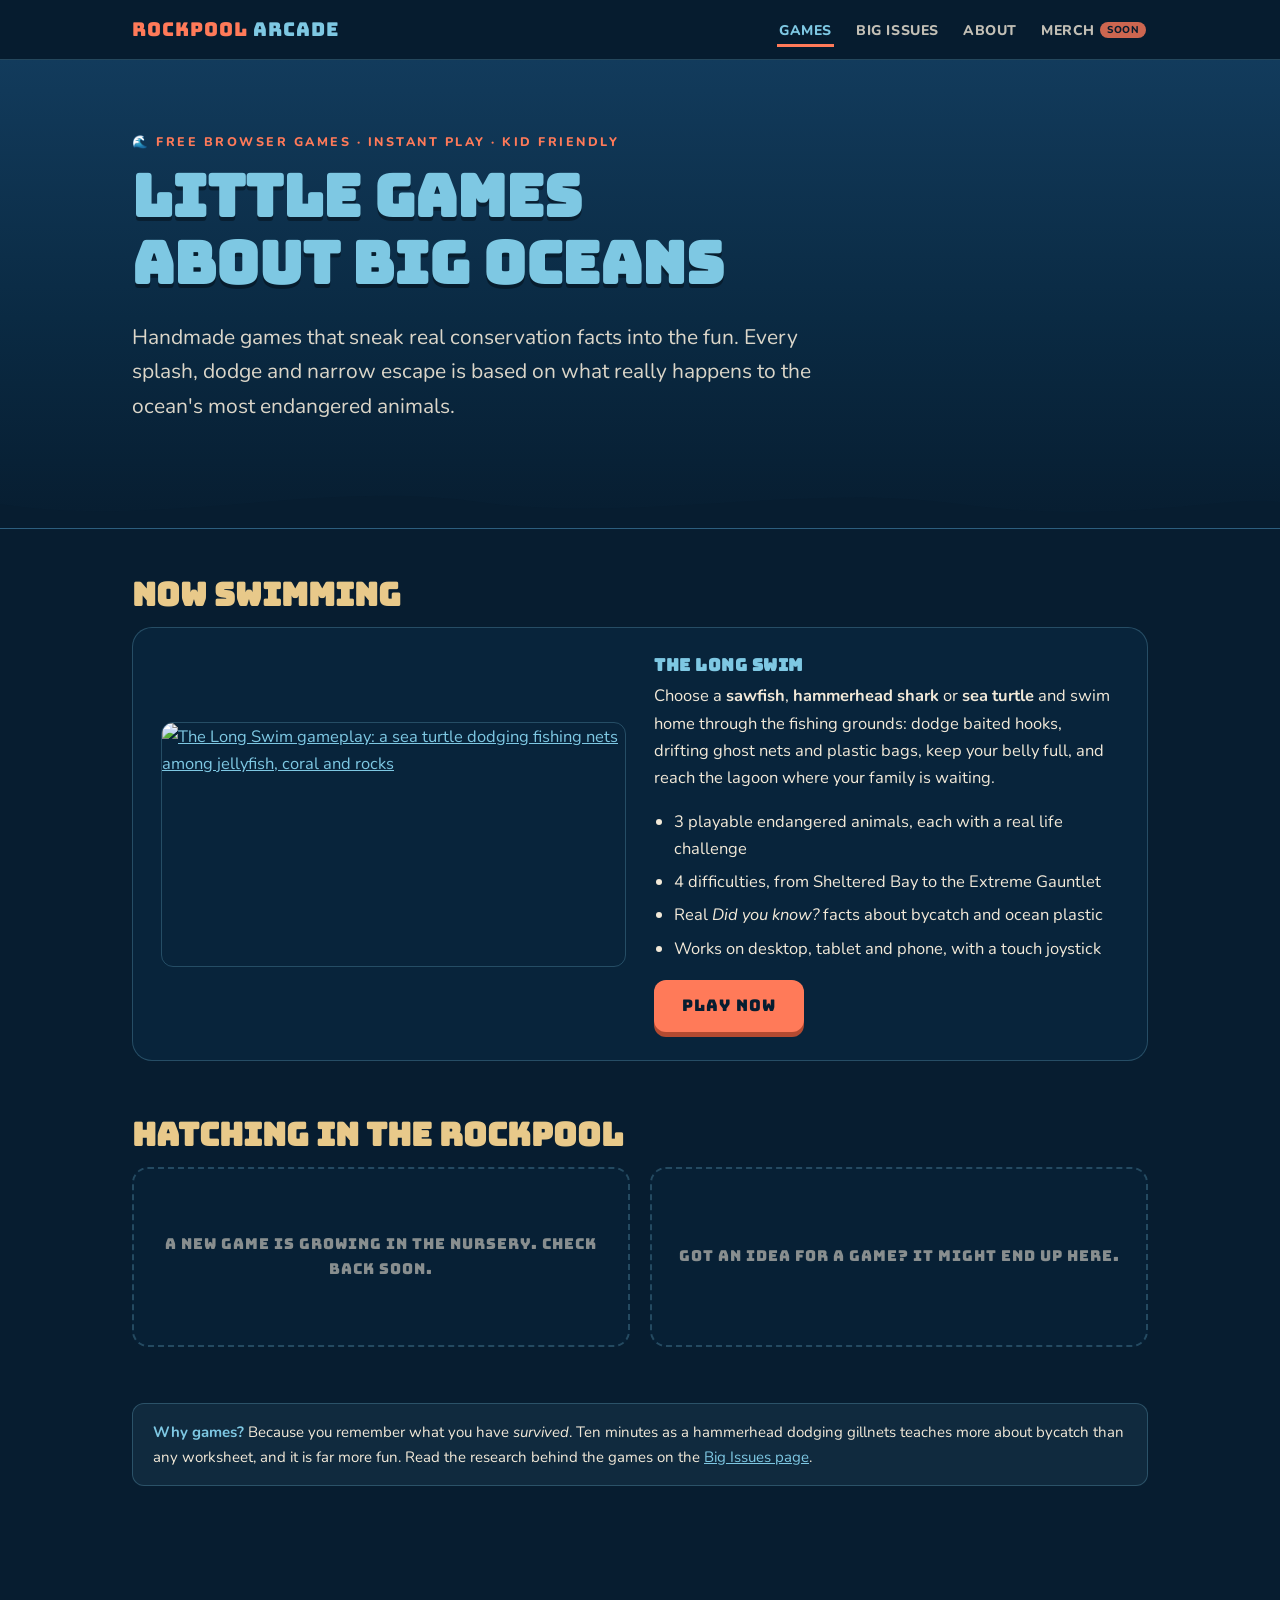
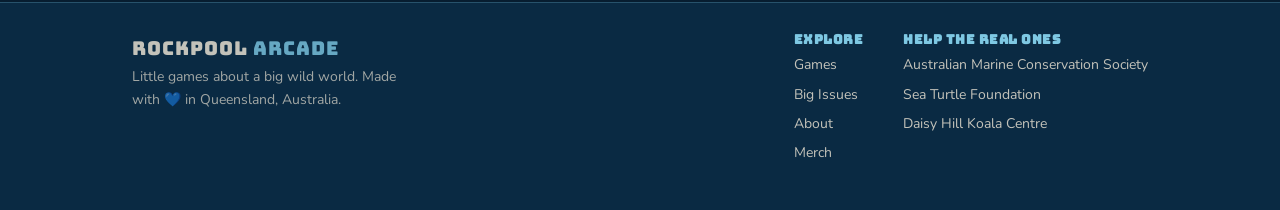
==== index.html @ 56df449e "Positive reframe across all copy, dashes removed, neutral hero for Big Issues and gum green for Abou" ====
<!doctype html>
<html lang="en">
<head>
<meta charset="utf-8">
<meta name="viewport" content="width=device-width, initial-scale=1">
<title>Rockpool Arcade</title>
<meta name="description" content="Rockpool Arcade: little games about a big wild world. Free handmade browser games that sneak real conservation facts into the fun. Play The Long Swim now.">
<link rel="icon" href="data:image/svg+xml,<svg xmlns='http://www.w3.org/2000/svg' viewBox='0 0 100 100'><text y='.9em' font-size='90'>&#127754;</text></svg>">
<meta property="og:type" content="website">
<meta property="og:site_name" content="Rockpool Arcade">
<meta property="og:title" content="Rockpool Arcade: little games about a big wild world">
<meta property="og:description" content="Free hand-made browser games that sneak real conservation facts into the fun.">
<meta property="og:image" content="https://james-j-walshe.github.io/the-long-swim/og-image.png">
<link rel="stylesheet" href="https://fonts.googleapis.com/css2?family=Bungee&family=Nunito:ital,wght@0,400;0,700;0,800;1,400&display=swap">
<link rel="stylesheet" href="style.css">
<script async src="https://www.googletagmanager.com/gtag/js?id=G-RVWPYEZ4Z4"></script>
<script>
window.dataLayer = window.dataLayer || [];
function gtag(){dataLayer.push(arguments);}
gtag('js', new Date()); gtag('config', 'G-RVWPYEZ4Z4');
</script>
</head>
<body>

<header>
  <nav class="nav" aria-label="Main">
    <a class="logo" href="index.html">ROCKPOOL <span>ARCADE</span></a>
    <ul>
      <li><a class="link" href="index.html" aria-current="page">Games</a></li>
      <li><a class="link" href="environment.html">Big Issues</a></li>
      <li><a class="link" href="about.html">About</a></li>
      <li><a class="link" href="merch.html">Merch<span class="pill">soon</span></a></li>
    </ul>
  </nav>
</header>

<div class="hero">
  <div class="hero-inner">
    <p class="eyebrow">&#127754; Free browser games &middot; instant play &middot; kid friendly</p>
    <h1>Little games about big&nbsp;oceans</h1>
    <p class="lede">Handmade games that sneak real conservation facts into the fun.
    Every splash, dodge and narrow escape is based on what really happens to
    the ocean's most endangered animals.</p>
  </div>
  <svg class="waves" viewBox="0 0 1200 56" preserveAspectRatio="none" aria-hidden="true">
    <path d="M0,30 C150,55 300,5 450,28 C600,50 750,8 900,30 C1050,52 1150,20 1200,28 L1200,56 L0,56 Z" fill="#071d30"/>
  </svg>
</div>

<main>
  <section aria-labelledby="featured">
    <h2 id="featured">Now swimming</h2>
    <div class="feature">
      <a href="https://james-j-walshe.github.io/the-long-swim/" aria-label="Play The Long Swim">
        <img src="https://james-j-walshe.github.io/the-long-swim/og-image.png"
             alt="The Long Swim gameplay: a sea turtle dodging fishing nets among jellyfish, coral and rocks" width="1200" height="630">
      </a>
      <div>
        <h3>The Long Swim</h3>
        <p>Choose a <b>sawfish</b>, <b>hammerhead shark</b> or <b>sea turtle</b> and swim
        home through the fishing grounds: dodge baited hooks, drifting ghost nets and
        plastic bags, keep your belly full, and reach the lagoon where your
        family is waiting.</p>
        <ul>
          <li>3 playable endangered animals, each with a real life challenge</li>
          <li>4 difficulties, from Sheltered Bay to the Extreme Gauntlet</li>
          <li>Real <em>Did you know?</em> facts about bycatch and ocean plastic</li>
          <li>Works on desktop, tablet and phone, with a touch joystick</li>
        </ul>
        <a class="btn" href="https://james-j-walshe.github.io/the-long-swim/">Play now</a>
      </div>
    </div>
  </section>

  <section aria-labelledby="hatching">
    <h2 id="hatching">Hatching in the rockpool</h2>
    <div class="grid cols2">
      <div class="mystery">A new game is growing in the nursery. Check back soon.</div>
      <div class="mystery">Got an idea for a game? It might end up here.</div>
    </div>
  </section>

  <section>
    <div class="note">
      <b>Why games?</b> Because you remember what you have <em>survived</em>. Ten minutes as a
      hammerhead dodging gillnets teaches more about bycatch than any worksheet, and it is
      far more fun. Read the research behind the games on the
      <a href="environment.html">Big Issues page</a>.
    </div>
  </section>
</main>

<footer>
  <div class="foot">
    <div>
      <a class="logo" href="index.html">ROCKPOOL <span>ARCADE</span></a>
      <p class="tag">Little games about a big wild world. Made with &#128153; in Queensland, Australia.</p>
    </div>
    <div class="cols">
      <div>
        <h3>Explore</h3>
        <ul>
          <li><a href="index.html">Games</a></li>
          <li><a href="environment.html">Big Issues</a></li>
          <li><a href="about.html">About</a></li>
          <li><a href="merch.html">Merch</a></li>
        </ul>
      </div>
      <div>
        <h3>Help the real ones</h3>
        <ul>
          <li><a href="https://www.marineconservation.org.au/" rel="noopener">Australian Marine Conservation Society</a></li>
          <li><a href="https://seaturtlefoundation.org/" rel="noopener">Sea Turtle Foundation</a></li>
          <li><a href="https://parks.qld.gov.au/parks/daisy-hill-koala-centre" rel="noopener">Daisy Hill Koala Centre</a></li>
        </ul>
      </div>
    </div>
  </div>
</footer>

</body>
</html>
---- style.css ----
/* Rockpool Arcade — shared styles
   Palette: deep ocean navy ground, sandy shallows, coral accent, rockpool teal */
:root{
  --abyss:#071d30; --deep:#0a2a43; --mid:#14547a; --teal:#177a72;
  --sun:#7ec8e3; --sand:#e8c98a; --coral:#ff7a59; --cream:#f2e9d8;
  --kelp:#2e8b6a; --panel:rgba(10,42,67,.6); --line:rgba(126,200,227,.25);
}
*{box-sizing:border-box;}
html{scroll-behavior:smooth;}
body{
  margin:0; background:var(--abyss); color:var(--cream);
  font-family:'Nunito',system-ui,-apple-system,'Segoe UI',sans-serif;
  font-size:16.5px; line-height:1.65;
}
h1,h2,h3{font-family:'Bungee',cursive; line-height:1.15; text-wrap:balance; margin:0 0 .4em;}
h1{font-size:clamp(34px,6vw,58px); color:var(--sun); text-shadow:0 4px 0 rgba(0,0,0,.35);}
h2{font-size:clamp(22px,3.4vw,32px); color:var(--sand);}
h3{font-size:17px; color:var(--sun); letter-spacing:.5px;}
p{margin:0 0 1em; max-width:68ch;}
a{color:var(--sun);}
img{max-width:100%; display:block;}

/* ---------- nav ---------- */
header{
  position:sticky; top:0; z-index:20;
  background:rgba(7,29,48,.92); backdrop-filter:blur(8px);
  border-bottom:1px solid var(--line);
}
.nav{max-width:1060px; margin:0 auto; padding:14px 22px;
  display:flex; align-items:center; gap:26px; flex-wrap:wrap;}
.logo{font-family:'Bungee',cursive; font-size:19px; color:var(--coral);
  text-decoration:none; letter-spacing:1px;}
.logo span{color:var(--sun);}
.nav ul{display:flex; gap:20px; list-style:none; margin:0 0 0 auto; padding:0; flex-wrap:wrap;}
.nav a.link{font-weight:800; font-size:14px; letter-spacing:.6px; text-transform:uppercase;
  color:var(--cream); text-decoration:none; opacity:.8; padding:4px 2px;
  border-bottom:3px solid transparent;}
.nav a.link:hover{opacity:1;}
.nav a.link[aria-current="page"]{color:var(--sun); opacity:1; border-bottom-color:var(--coral);}
.pill{font-size:10px; font-weight:800; background:var(--coral); color:var(--abyss);
  border-radius:8px; padding:1px 7px; margin-left:5px; vertical-align:2px; letter-spacing:.5px;}

/* ---------- hero ---------- */
.hero{position:relative; overflow:hidden;
  background:linear-gradient(180deg,#123b5c 0%, var(--deep) 55%, var(--abyss) 100%);
  border-bottom:1px solid var(--line);}
.hero-inner{max-width:1060px; margin:0 auto; padding:72px 22px 84px; position:relative;}
.hero p.lede{font-size:clamp(17px,2.2vw,21px); color:var(--cream); opacity:.9; max-width:56ch;}
.eyebrow{font-weight:800; letter-spacing:2.5px; text-transform:uppercase; font-size:12.5px;
  color:var(--coral); margin:0 0 10px;}
.hero .waves{position:absolute; left:0; right:0; bottom:-2px; width:100%; height:56px; display:block;}
.hero.neutral{background:linear-gradient(180deg,#24394b 0%, #172838 55%, var(--abyss) 100%);}
.hero.gum{background:linear-gradient(180deg,#1f4a3a 0%, #143127 55%, var(--abyss) 100%);}

/* ---------- layout ---------- */
main{max-width:1060px; margin:0 auto; padding:48px 22px 30px;}
section{margin:0 0 56px;}
.grid{display:grid; gap:20px;}
.grid.cols2{grid-template-columns:repeat(auto-fit,minmax(300px,1fr));}
.grid.cols4{grid-template-columns:repeat(auto-fit,minmax(220px,1fr));}
.card{background:var(--panel); border:1px solid var(--line); border-radius:16px; padding:24px;}
.card h3{margin-top:2px;}
.card .icon{font-size:30px; line-height:1; margin-bottom:10px; display:block;}
.note{background:rgba(126,200,227,.08); border:1px solid var(--line); border-radius:12px;
  padding:16px 20px; font-size:15px;}
.note b{color:var(--sun);}

/* buttons */
.btn{display:inline-block; font-family:'Bungee',cursive; font-size:16px; color:var(--abyss);
  background:var(--coral); border:none; border-radius:12px; padding:13px 28px; cursor:pointer;
  letter-spacing:1px; text-decoration:none; box-shadow:0 5px 0 #b34a31; transition:transform .1s;}
.btn:hover{transform:translateY(-2px);}
.btn:active{transform:translateY(2px); box-shadow:0 2px 0 #b34a31;}
.btn.ghost{background:transparent; color:var(--sun); box-shadow:none;
  border:2px solid var(--sun); padding:11px 22px;}
.btn[aria-disabled="true"]{background:#54646e; color:rgba(242,233,216,.55);
  box-shadow:0 5px 0 #39454c; cursor:not-allowed; transform:none;}
.btn:focus-visible{outline:3px solid var(--sun); outline-offset:2px;}

/* ---------- game feature ---------- */
.feature{display:grid; gap:28px; grid-template-columns:repeat(auto-fit,minmax(320px,1fr));
  align-items:center; background:var(--panel); border:1px solid var(--line);
  border-radius:20px; padding:28px; overflow:hidden;}
.feature img{border-radius:12px; border:1px solid var(--line); width:100%; height:auto;}
.feature ul{margin:0 0 18px; padding-left:20px;}
.feature li{margin-bottom:6px;}
.mystery{display:flex; align-items:center; justify-content:center; min-height:180px;
  border:2px dashed var(--line); border-radius:16px; background:rgba(10,42,67,.3);
  color:rgba(242,233,216,.55); font-family:'Bungee',cursive; font-size:15px;
  letter-spacing:1px; text-align:center; padding:20px;}

/* ---------- animal profiles ---------- */
.animal{display:grid; gap:6px 18px; grid-template-columns:auto 1fr; align-items:baseline;
  border-left:4px solid var(--coral); padding:6px 0 6px 18px; margin-bottom:26px;}
.animal .emoji{font-size:34px; grid-row:span 2;}
.animal h3{margin:0;}
.animal .status{font-size:12.5px; font-weight:800; letter-spacing:1px; text-transform:uppercase;
  color:var(--coral);}
.animal p{grid-column:2; margin:.4em 0 0; font-size:15.5px;}

/* comparison table */
.tablewrap{overflow-x:auto; border:1px solid var(--line); border-radius:12px;}
table{border-collapse:collapse; width:100%; min-width:640px; font-size:14.5px;}
th,td{padding:10px 14px; text-align:left; border-bottom:1px solid rgba(126,200,227,.12);}
th{font-family:'Bungee',cursive; font-size:12px; letter-spacing:1px; color:var(--sun);
  background:rgba(20,84,122,.35); font-weight:400;}
tr:last-child td{border-bottom:none;}
td:first-child{color:var(--sand); font-weight:800;}

/* ---------- about ---------- */
.bio{display:grid; gap:28px; grid-template-columns:repeat(auto-fit,minmax(280px,1fr)); align-items:start;}
.koala-card{background:linear-gradient(160deg, rgba(46,139,106,.25), rgba(10,42,67,.5));
  border:1px solid rgba(46,139,106,.5); border-radius:20px; padding:28px; text-align:center;}
.koala-card .big{font-size:64px; line-height:1; margin-bottom:8px;}

/* ---------- merch ---------- */
.soon-banner{background:rgba(255,122,89,.12); border:1px solid var(--coral); border-radius:14px;
  padding:18px 24px; margin-bottom:34px; font-size:16px;}
.soon-banner b{color:var(--coral); font-family:'Bungee',cursive; letter-spacing:1px; font-weight:400;}
.tee{background:var(--panel); border:1px solid var(--line); border-radius:16px; padding:22px;
  text-align:center;}
.tee svg{width:100%; max-width:210px; height:auto; margin:0 auto 12px; display:block;}
.tee .price{color:var(--sand); font-family:'Bungee',cursive; font-size:15px; margin:2px 0 12px;}

/* ---------- footer ---------- */
footer{border-top:1px solid var(--line); background:var(--deep); margin-top:30px;}
.foot{max-width:1060px; margin:0 auto; padding:30px 22px 40px; font-size:14px;
  display:flex; gap:24px; flex-wrap:wrap; justify-content:space-between; align-items:flex-start;}
.foot .cols{display:flex; gap:40px; flex-wrap:wrap;}
.foot h3{font-size:13px;}
.foot ul{list-style:none; margin:0; padding:0;}
.foot li{margin-bottom:6px;}
.foot a{color:var(--cream); opacity:.8; text-decoration:none;}
.foot a:hover{opacity:1; text-decoration:underline;}
.foot .tag{opacity:.65; max-width:36ch;}

@media (prefers-reduced-motion: reduce){
  .btn{transition:none;}
  html{scroll-behavior:auto;}
}
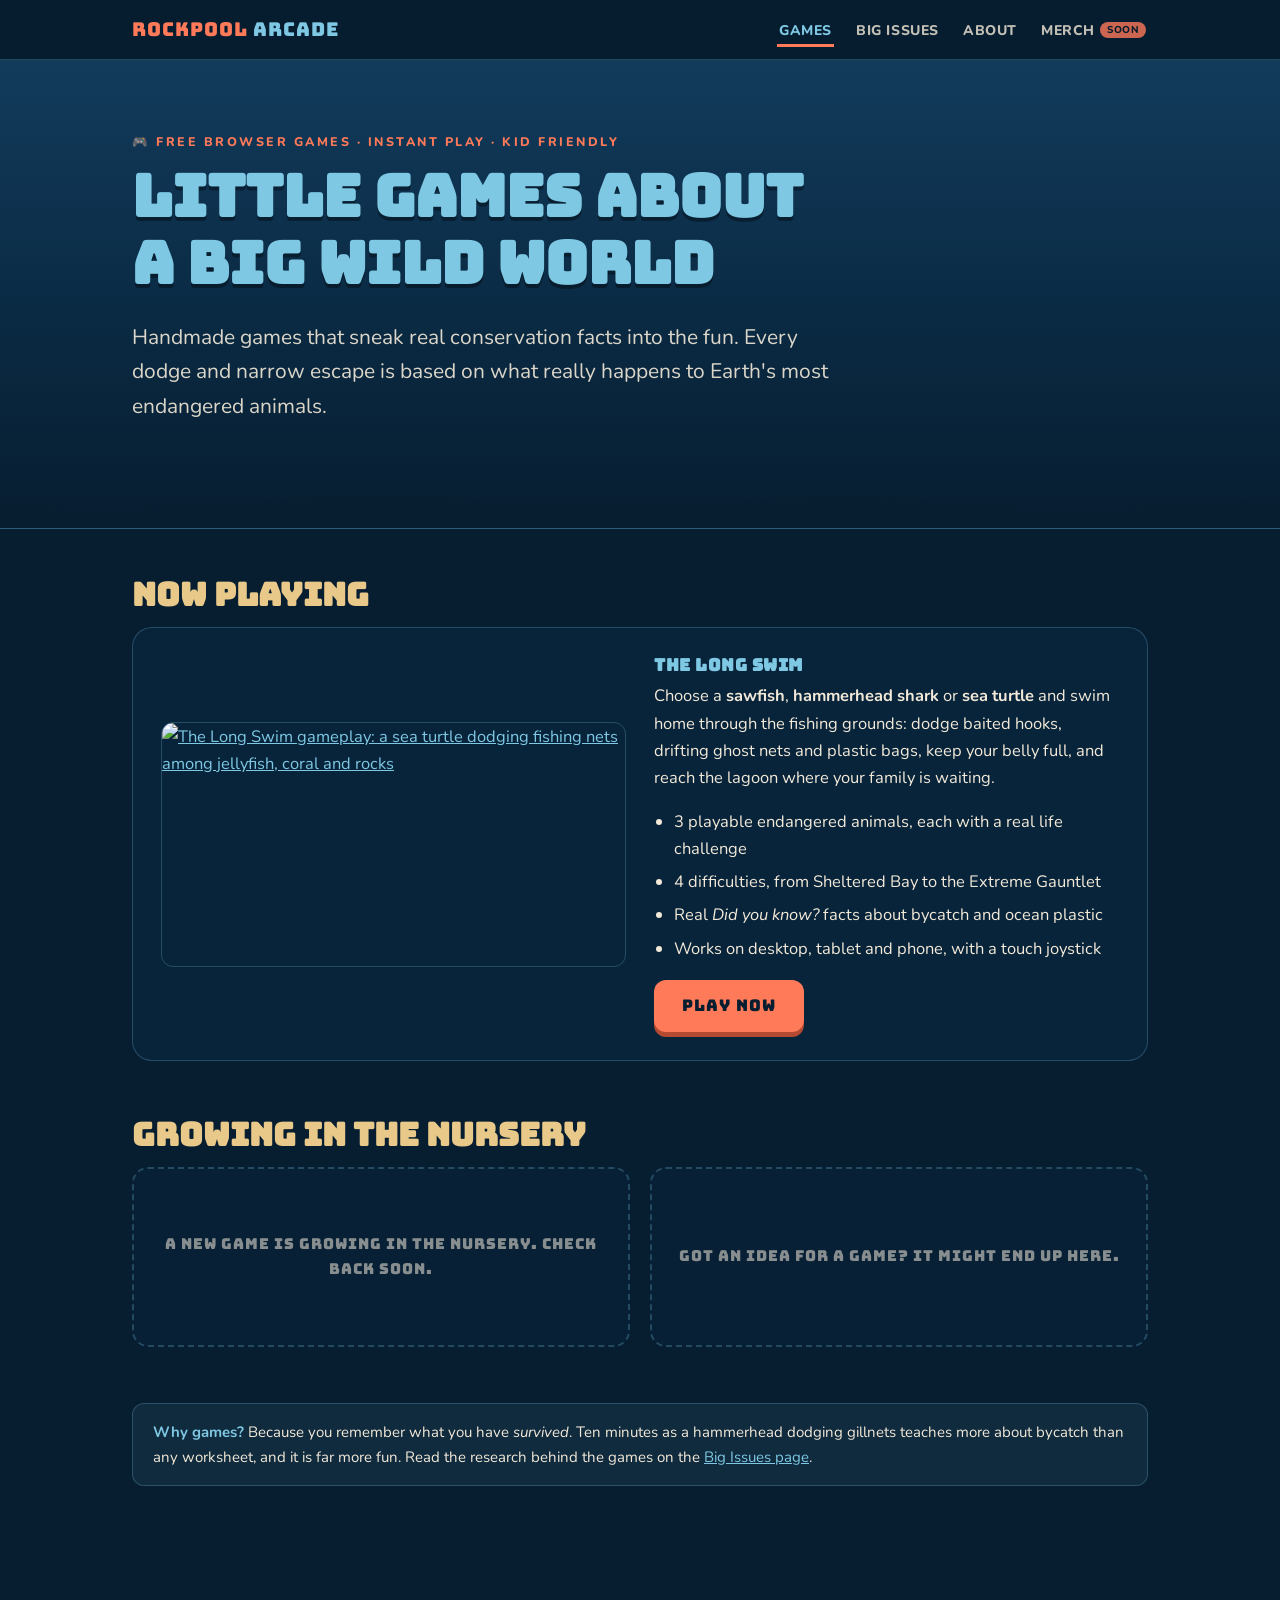
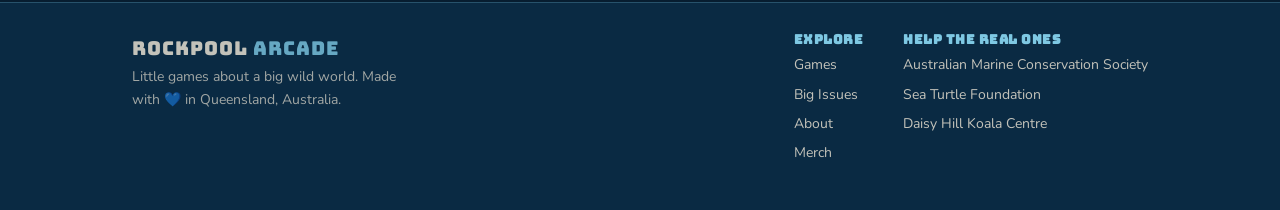
==== commit 24076060: "Neutral site furniture: wild world hero, Now playing, nursery, arcade merch, gamepad favicon Co-Auth" ====
--- a/index.html
+++ b/index.html
@@ -5,7 +5,7 @@
 <meta name="viewport" content="width=device-width, initial-scale=1">
 <title>Rockpool Arcade</title>
 <meta name="description" content="Rockpool Arcade: little games about a big wild world. Free handmade browser games that sneak real conservation facts into the fun. Play The Long Swim now.">
-<link rel="icon" href="data:image/svg+xml,<svg xmlns='http://www.w3.org/2000/svg' viewBox='0 0 100 100'><text y='.9em' font-size='90'>&#127754;</text></svg>">
+<link rel="icon" href="data:image/svg+xml,<svg xmlns='http://www.w3.org/2000/svg' viewBox='0 0 100 100'><text y='.9em' font-size='90'>&#127918;</text></svg>">
 <meta property="og:type" content="website">
 <meta property="og:site_name" content="Rockpool Arcade">
 <meta property="og:title" content="Rockpool Arcade: little games about a big wild world">
@@ -36,11 +36,11 @@
 
 <div class="hero">
   <div class="hero-inner">
-    <p class="eyebrow">&#127754; Free browser games &middot; instant play &middot; kid friendly</p>
-    <h1>Little games about big&nbsp;oceans</h1>
+    <p class="eyebrow">&#127918; Free browser games &middot; instant play &middot; kid friendly</p>
+    <h1>Little games about a big wild&nbsp;world</h1>
     <p class="lede">Handmade games that sneak real conservation facts into the fun.
-    Every splash, dodge and narrow escape is based on what really happens to
-    the ocean's most endangered animals.</p>
+    Every dodge and narrow escape is based on what really happens to
+    Earth's most endangered animals.</p>
   </div>
   <svg class="waves" viewBox="0 0 1200 56" preserveAspectRatio="none" aria-hidden="true">
     <path d="M0,30 C150,55 300,5 450,28 C600,50 750,8 900,30 C1050,52 1150,20 1200,28 L1200,56 L0,56 Z" fill="#071d30"/>
@@ -49,7 +49,7 @@
 
 <main>
   <section aria-labelledby="featured">
-    <h2 id="featured">Now swimming</h2>
+    <h2 id="featured">Now playing</h2>
     <div class="feature">
       <a href="https://james-j-walshe.github.io/the-long-swim/" aria-label="Play The Long Swim">
         <img src="https://james-j-walshe.github.io/the-long-swim/og-image.png"
@@ -73,7 +73,7 @@
   </section>
 
   <section aria-labelledby="hatching">
-    <h2 id="hatching">Hatching in the rockpool</h2>
+    <h2 id="hatching">Growing in the nursery</h2>
     <div class="grid cols2">
       <div class="mystery">A new game is growing in the nursery. Check back soon.</div>
       <div class="mystery">Got an idea for a game? It might end up here.</div>
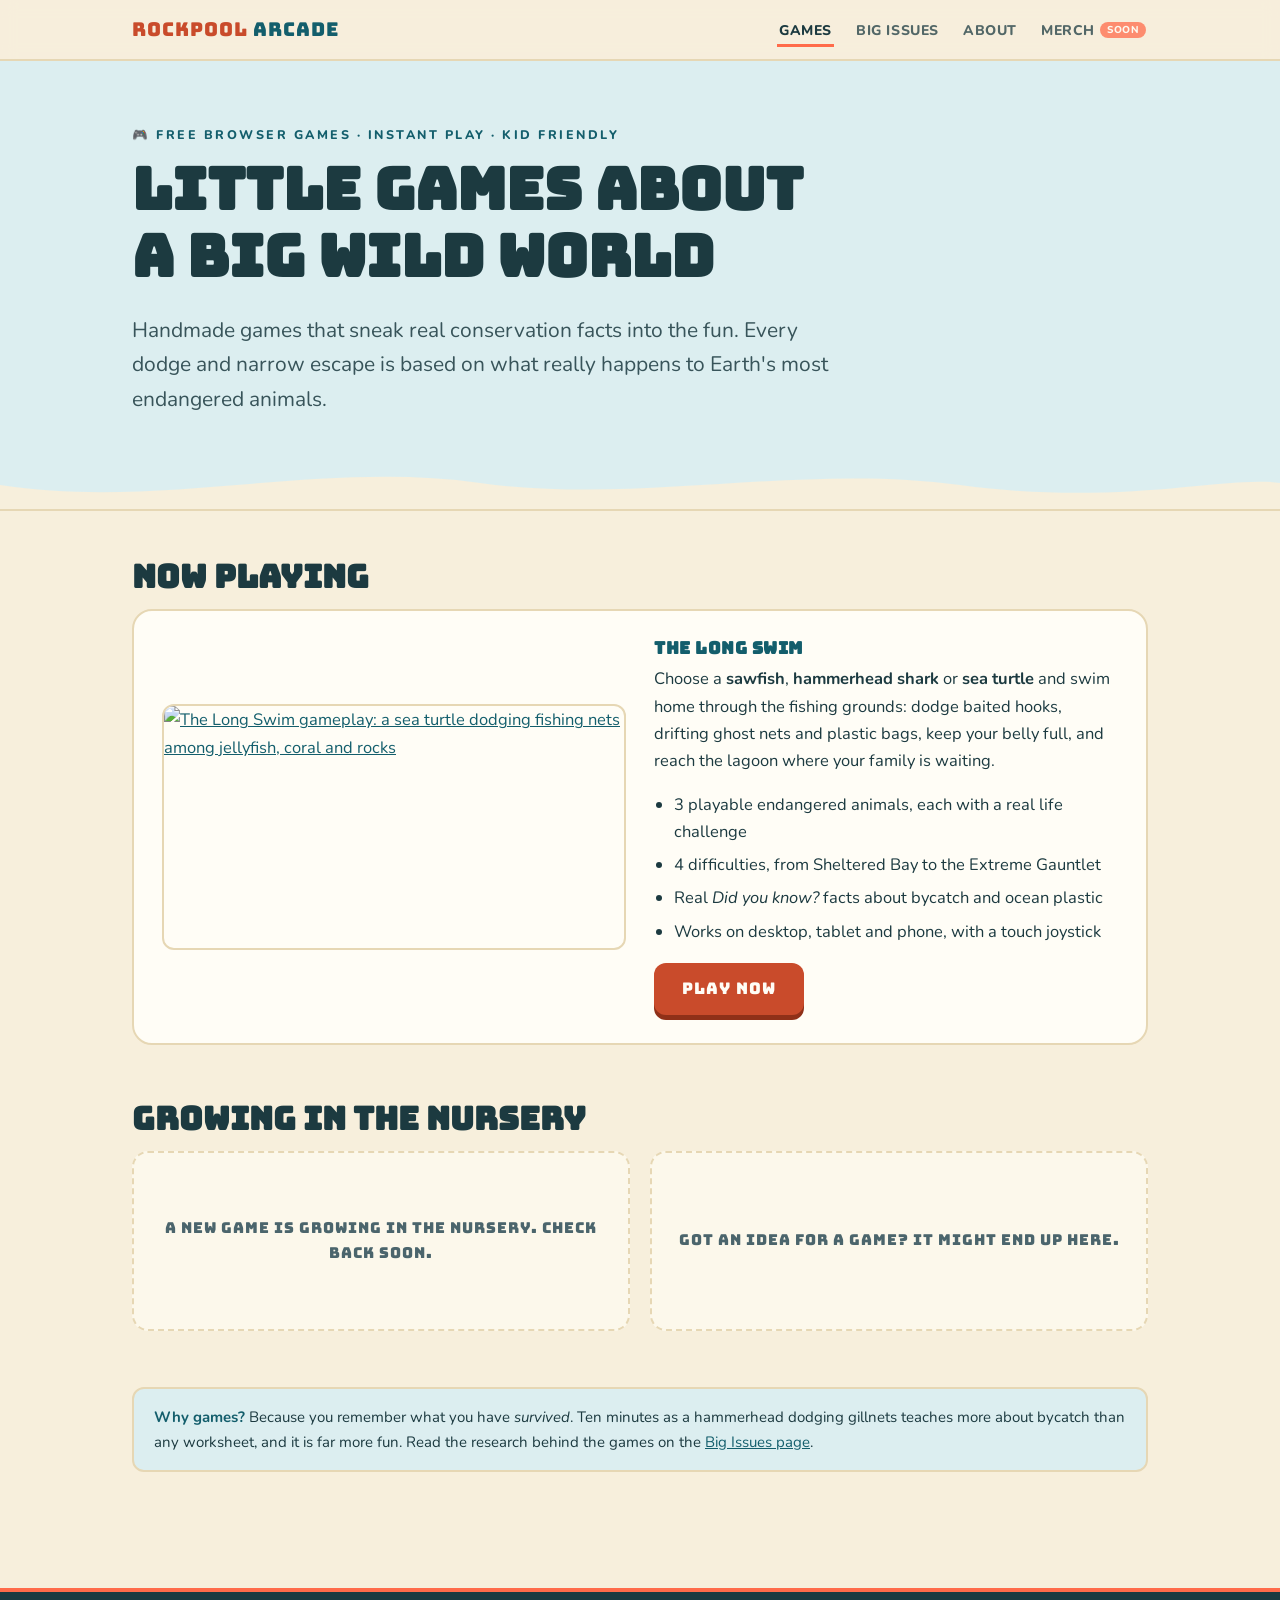
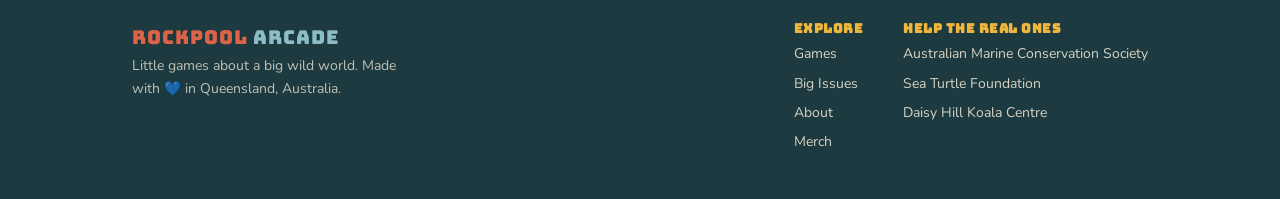
==== commit 89ba2dfa: "Gum & Tide design theme: shell paper ground, rock ink, four flat spot colours shared with the merch " ====
--- a/index.html
+++ b/index.html
@@ -43,7 +43,7 @@
     Earth's most endangered animals.</p>
   </div>
   <svg class="waves" viewBox="0 0 1200 56" preserveAspectRatio="none" aria-hidden="true">
-    <path d="M0,30 C150,55 300,5 450,28 C600,50 750,8 900,30 C1050,52 1150,20 1200,28 L1200,56 L0,56 Z" fill="#071d30"/>
+    <path d="M0,30 C150,55 300,5 450,28 C600,50 750,8 900,30 C1050,52 1150,20 1200,28 L1200,56 L0,56 Z" fill="#f7efdc"/>
   </svg>
 </div>
 
--- a/style.css
+++ b/style.css
@@ -1,56 +1,65 @@
-/* Rockpool Arcade — shared styles
-   Palette: deep ocean navy ground, sandy shallows, coral accent, rockpool teal */
+/* Rockpool Arcade — "Gum & Tide" design theme
+   A warm shell-paper ground with deep rock-ink text and four flat spot colours
+   (coral, tide teal, eucalyptus, sun gold). The same five colours are the merch
+   palette: paper and ink plus the four accents, all flat and print friendly. */
 :root{
-  --abyss:#071d30; --deep:#0a2a43; --mid:#14547a; --teal:#177a72;
-  --sun:#7ec8e3; --sand:#e8c98a; --coral:#ff7a59; --cream:#f2e9d8;
-  --kelp:#2e8b6a; --panel:rgba(10,42,67,.6); --line:rgba(126,200,227,.25);
+  --paper:#f7efdc; --card:#fffdf6; --sandline:#e6d7b4;
+  --ink:#1c3a40; --ink2:#4b656c;
+  --coral:#ff6b4a; --coraldeep:#c94b2b;
+  --gum:#3f8e6b; --gumdeep:#2e6b50;
+  --tide:#197687; --tidedeep:#135e6c;
+  --sun:#efb63c; --sundeep:#8a6414;
+  --tint-tide:#dceef0; --tint-coral:#fbe3d9; --tint-gum:#dfeedf; --tint-sun:#f9ecca;
 }
 *{box-sizing:border-box;}
 html{scroll-behavior:smooth;}
 body{
-  margin:0; background:var(--abyss); color:var(--cream);
+  margin:0; background:var(--paper); color:var(--ink);
   font-family:'Nunito',system-ui,-apple-system,'Segoe UI',sans-serif;
   font-size:16.5px; line-height:1.65;
 }
-h1,h2,h3{font-family:'Bungee',cursive; line-height:1.15; text-wrap:balance; margin:0 0 .4em;}
-h1{font-size:clamp(34px,6vw,58px); color:var(--sun); text-shadow:0 4px 0 rgba(0,0,0,.35);}
-h2{font-size:clamp(22px,3.4vw,32px); color:var(--sand);}
-h3{font-size:17px; color:var(--sun); letter-spacing:.5px;}
+h1,h2,h3{font-family:'Bungee',cursive; line-height:1.15; text-wrap:balance; margin:0 0 .4em; color:var(--ink);}
+h1{font-size:clamp(34px,6vw,58px);}
+h2{font-size:clamp(22px,3.4vw,32px);}
+h3{font-size:17px; letter-spacing:.5px; color:var(--tidedeep);}
 p{margin:0 0 1em; max-width:68ch;}
-a{color:var(--sun);}
+a{color:var(--tidedeep);}
 img{max-width:100%; display:block;}
 
 /* ---------- nav ---------- */
 header{
   position:sticky; top:0; z-index:20;
-  background:rgba(7,29,48,.92); backdrop-filter:blur(8px);
-  border-bottom:1px solid var(--line);
+  background:rgba(247,239,220,.94); backdrop-filter:blur(8px);
+  border-bottom:2px solid var(--sandline);
 }
 .nav{max-width:1060px; margin:0 auto; padding:14px 22px;
   display:flex; align-items:center; gap:26px; flex-wrap:wrap;}
-.logo{font-family:'Bungee',cursive; font-size:19px; color:var(--coral);
+.logo{font-family:'Bungee',cursive; font-size:19px; color:var(--coraldeep);
   text-decoration:none; letter-spacing:1px;}
-.logo span{color:var(--sun);}
+.logo span{color:var(--tidedeep);}
 .nav ul{display:flex; gap:20px; list-style:none; margin:0 0 0 auto; padding:0; flex-wrap:wrap;}
 .nav a.link{font-weight:800; font-size:14px; letter-spacing:.6px; text-transform:uppercase;
-  color:var(--cream); text-decoration:none; opacity:.8; padding:4px 2px;
+  color:var(--ink); text-decoration:none; opacity:.75; padding:4px 2px;
   border-bottom:3px solid transparent;}
 .nav a.link:hover{opacity:1;}
-.nav a.link[aria-current="page"]{color:var(--sun); opacity:1; border-bottom-color:var(--coral);}
-.pill{font-size:10px; font-weight:800; background:var(--coral); color:var(--abyss);
+.nav a.link[aria-current="page"]{color:var(--ink); opacity:1; border-bottom-color:var(--coral);}
+.pill{font-size:10px; font-weight:800; background:var(--coral); color:#fffdf6;
   border-radius:8px; padding:1px 7px; margin-left:5px; vertical-align:2px; letter-spacing:.5px;}
 
-/* ---------- hero ---------- */
-.hero{position:relative; overflow:hidden;
-  background:linear-gradient(180deg,#123b5c 0%, var(--deep) 55%, var(--abyss) 100%);
-  border-bottom:1px solid var(--line);}
-.hero-inner{max-width:1060px; margin:0 auto; padding:72px 22px 84px; position:relative;}
-.hero p.lede{font-size:clamp(17px,2.2vw,21px); color:var(--cream); opacity:.9; max-width:56ch;}
+/* ---------- heroes: one tinted band per page ---------- */
+.hero{position:relative; overflow:hidden; background:var(--tint-tide);
+  border-bottom:2px solid var(--sandline);}
+.hero.coral{background:var(--tint-coral);}
+.hero.gum{background:var(--tint-gum);}
+.hero.sun{background:var(--tint-sun);}
+.hero-inner{max-width:1060px; margin:0 auto; padding:64px 22px 72px; position:relative;}
+.hero p.lede{font-size:clamp(17px,2.2vw,21px); color:var(--ink); opacity:.85; max-width:56ch;}
 .eyebrow{font-weight:800; letter-spacing:2.5px; text-transform:uppercase; font-size:12.5px;
-  color:var(--coral); margin:0 0 10px;}
+  color:var(--tidedeep); margin:0 0 10px;}
+.hero.coral .eyebrow{color:var(--coraldeep);}
+.hero.gum .eyebrow{color:var(--gumdeep);}
+.hero.sun .eyebrow{color:var(--sundeep);}
 .hero .waves{position:absolute; left:0; right:0; bottom:-2px; width:100%; height:56px; display:block;}
-.hero.neutral{background:linear-gradient(180deg,#24394b 0%, #172838 55%, var(--abyss) 100%);}
-.hero.gum{background:linear-gradient(180deg,#1f4a3a 0%, #143127 55%, var(--abyss) 100%);}
 
 /* ---------- layout ---------- */
 main{max-width:1060px; margin:0 auto; padding:48px 22px 30px;}
@@ -58,81 +67,84 @@
 .grid{display:grid; gap:20px;}
 .grid.cols2{grid-template-columns:repeat(auto-fit,minmax(300px,1fr));}
 .grid.cols4{grid-template-columns:repeat(auto-fit,minmax(220px,1fr));}
-.card{background:var(--panel); border:1px solid var(--line); border-radius:16px; padding:24px;}
+.card{background:var(--card); border:2px solid var(--sandline); border-radius:16px; padding:24px;}
 .card h3{margin-top:2px;}
 .card .icon{font-size:30px; line-height:1; margin-bottom:10px; display:block;}
-.note{background:rgba(126,200,227,.08); border:1px solid var(--line); border-radius:12px;
+.note{background:var(--tint-tide); border:2px solid var(--sandline); border-radius:12px;
   padding:16px 20px; font-size:15px;}
-.note b{color:var(--sun);}
+.note b{color:var(--tidedeep);}
 
 /* buttons */
-.btn{display:inline-block; font-family:'Bungee',cursive; font-size:16px; color:var(--abyss);
-  background:var(--coral); border:none; border-radius:12px; padding:13px 28px; cursor:pointer;
-  letter-spacing:1px; text-decoration:none; box-shadow:0 5px 0 #b34a31; transition:transform .1s;}
+.btn{display:inline-block; font-family:'Bungee',cursive; font-size:16px; color:#fffdf6;
+  background:var(--coraldeep); border:none; border-radius:12px; padding:13px 28px; cursor:pointer;
+  letter-spacing:1px; text-decoration:none; box-shadow:0 5px 0 #8f3018; transition:transform .1s;}
 .btn:hover{transform:translateY(-2px);}
-.btn:active{transform:translateY(2px); box-shadow:0 2px 0 #b34a31;}
-.btn.ghost{background:transparent; color:var(--sun); box-shadow:none;
-  border:2px solid var(--sun); padding:11px 22px;}
-.btn[aria-disabled="true"]{background:#54646e; color:rgba(242,233,216,.55);
-  box-shadow:0 5px 0 #39454c; cursor:not-allowed; transform:none;}
-.btn:focus-visible{outline:3px solid var(--sun); outline-offset:2px;}
+.btn:active{transform:translateY(2px); box-shadow:0 2px 0 #8f3018;}
+.btn.ghost{background:transparent; color:var(--tidedeep); box-shadow:none;
+  border:2px solid var(--tidedeep); padding:11px 22px;}
+.btn[aria-disabled="true"]{background:#b9ac8f; color:#fffdf6;
+  box-shadow:0 5px 0 #8f8468; cursor:not-allowed; transform:none;}
+.btn:focus-visible{outline:3px solid var(--tidedeep); outline-offset:2px;}
 
 /* ---------- game feature ---------- */
 .feature{display:grid; gap:28px; grid-template-columns:repeat(auto-fit,minmax(320px,1fr));
-  align-items:center; background:var(--panel); border:1px solid var(--line);
+  align-items:center; background:var(--card); border:2px solid var(--sandline);
   border-radius:20px; padding:28px; overflow:hidden;}
-.feature img{border-radius:12px; border:1px solid var(--line); width:100%; height:auto;}
+.feature img{border-radius:12px; border:2px solid var(--sandline); width:100%; height:auto;}
 .feature ul{margin:0 0 18px; padding-left:20px;}
 .feature li{margin-bottom:6px;}
 .mystery{display:flex; align-items:center; justify-content:center; min-height:180px;
-  border:2px dashed var(--line); border-radius:16px; background:rgba(10,42,67,.3);
-  color:rgba(242,233,216,.55); font-family:'Bungee',cursive; font-size:15px;
+  border:2px dashed var(--sandline); border-radius:16px; background:rgba(255,253,246,.6);
+  color:var(--ink2); font-family:'Bungee',cursive; font-size:15px;
   letter-spacing:1px; text-align:center; padding:20px;}
 
 /* ---------- animal profiles ---------- */
 .animal{display:grid; gap:6px 18px; grid-template-columns:auto 1fr; align-items:baseline;
   border-left:4px solid var(--coral); padding:6px 0 6px 18px; margin-bottom:26px;}
 .animal .emoji{font-size:34px; grid-row:span 2;}
-.animal h3{margin:0;}
+.animal h3{margin:0; color:var(--ink);}
 .animal .status{font-size:12.5px; font-weight:800; letter-spacing:1px; text-transform:uppercase;
-  color:var(--coral);}
+  color:var(--coraldeep);}
 .animal p{grid-column:2; margin:.4em 0 0; font-size:15.5px;}
 
 /* comparison table */
-.tablewrap{overflow-x:auto; border:1px solid var(--line); border-radius:12px;}
+.tablewrap{overflow-x:auto; border:2px solid var(--sandline); border-radius:12px; background:var(--card);}
 table{border-collapse:collapse; width:100%; min-width:640px; font-size:14.5px;}
-th,td{padding:10px 14px; text-align:left; border-bottom:1px solid rgba(126,200,227,.12);}
-th{font-family:'Bungee',cursive; font-size:12px; letter-spacing:1px; color:var(--sun);
-  background:rgba(20,84,122,.35); font-weight:400;}
+th,td{padding:10px 14px; text-align:left; border-bottom:1px solid var(--sandline);}
+th{font-family:'Bungee',cursive; font-size:12px; letter-spacing:1px; color:#fffdf6;
+  background:var(--tidedeep); font-weight:400;}
 tr:last-child td{border-bottom:none;}
-td:first-child{color:var(--sand); font-weight:800;}
+td:first-child{color:var(--coraldeep); font-weight:800;}
 
 /* ---------- about ---------- */
 .bio{display:grid; gap:28px; grid-template-columns:repeat(auto-fit,minmax(280px,1fr)); align-items:start;}
-.koala-card{background:linear-gradient(160deg, rgba(46,139,106,.25), rgba(10,42,67,.5));
-  border:1px solid rgba(46,139,106,.5); border-radius:20px; padding:28px; text-align:center;}
+.koala-card{background:var(--tint-gum);
+  border:2px solid var(--gum); border-radius:20px; padding:28px; text-align:center;}
 .koala-card .big{font-size:64px; line-height:1; margin-bottom:8px;}
+.koala-card .btn.ghost{color:var(--gumdeep); border-color:var(--gumdeep);}
 
 /* ---------- merch ---------- */
-.soon-banner{background:rgba(255,122,89,.12); border:1px solid var(--coral); border-radius:14px;
+.soon-banner{background:var(--tint-sun); border:2px solid var(--sun); border-radius:14px;
   padding:18px 24px; margin-bottom:34px; font-size:16px;}
-.soon-banner b{color:var(--coral); font-family:'Bungee',cursive; letter-spacing:1px; font-weight:400;}
-.tee{background:var(--panel); border:1px solid var(--line); border-radius:16px; padding:22px;
+.soon-banner b{color:var(--sundeep); font-family:'Bungee',cursive; letter-spacing:1px; font-weight:400;}
+.tee{background:var(--card); border:2px solid var(--sandline); border-radius:16px; padding:22px;
   text-align:center;}
 .tee svg{width:100%; max-width:210px; height:auto; margin:0 auto 12px; display:block;}
-.tee .price{color:var(--sand); font-family:'Bungee',cursive; font-size:15px; margin:2px 0 12px;}
+.tee .price{color:var(--sundeep); font-family:'Bungee',cursive; font-size:15px; margin:2px 0 12px;}
 
-/* ---------- footer ---------- */
-footer{border-top:1px solid var(--line); background:var(--deep); margin-top:30px;}
+/* ---------- footer: the ink that grounds every page ---------- */
+footer{border-top:4px solid var(--coral); background:var(--ink); color:var(--paper); margin-top:30px;}
 .foot{max-width:1060px; margin:0 auto; padding:30px 22px 40px; font-size:14px;
   display:flex; gap:24px; flex-wrap:wrap; justify-content:space-between; align-items:flex-start;}
 .foot .cols{display:flex; gap:40px; flex-wrap:wrap;}
-.foot h3{font-size:13px;}
+.foot h3{font-size:13px; color:var(--sun);}
+.foot .logo{color:var(--coral);}
+.foot .logo span{color:#9fd4de;}
 .foot ul{list-style:none; margin:0; padding:0;}
 .foot li{margin-bottom:6px;}
-.foot a{color:var(--cream); opacity:.8; text-decoration:none;}
+.foot a{color:var(--paper); opacity:.85; text-decoration:none;}
 .foot a:hover{opacity:1; text-decoration:underline;}
-.foot .tag{opacity:.65; max-width:36ch;}
+.foot .tag{opacity:.75; max-width:36ch;}
 
 @media (prefers-reduced-motion: reduce){
   .btn{transition:none;}
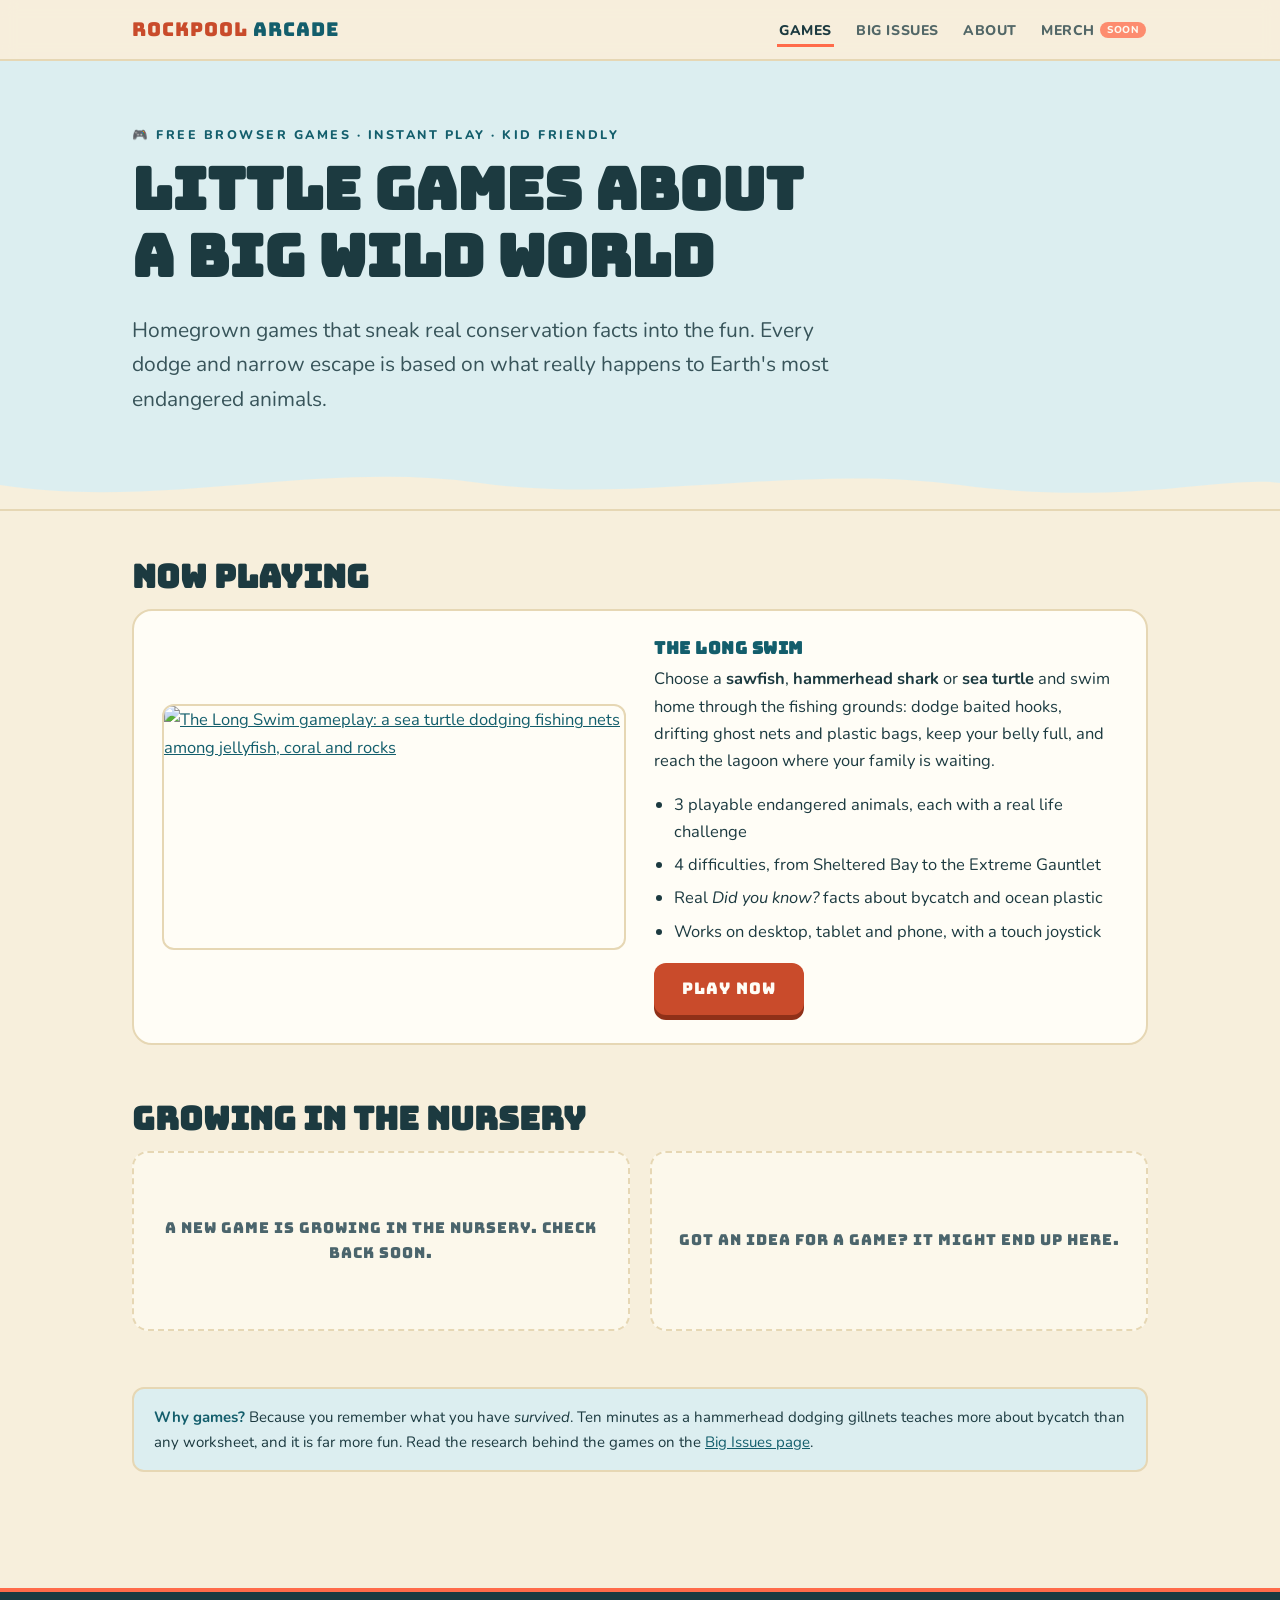
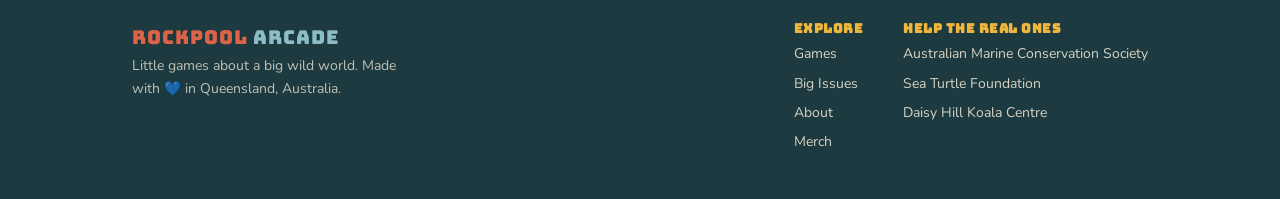
==== commit 09b26a4b: "Homegrown, and an honest About note crediting the AI assistant Co-Authored-By: Claude Fable 5 <norep" ====
--- a/index.html
+++ b/index.html
@@ -4,7 +4,7 @@
 <meta charset="utf-8">
 <meta name="viewport" content="width=device-width, initial-scale=1">
 <title>Rockpool Arcade</title>
-<meta name="description" content="Rockpool Arcade: little games about a big wild world. Free handmade browser games that sneak real conservation facts into the fun. Play The Long Swim now.">
+<meta name="description" content="Rockpool Arcade: little games about a big wild world. Free homegrown browser games that sneak real conservation facts into the fun. Play The Long Swim now.">
 <link rel="icon" href="data:image/svg+xml,<svg xmlns='http://www.w3.org/2000/svg' viewBox='0 0 100 100'><text y='.9em' font-size='90'>&#127918;</text></svg>">
 <meta property="og:type" content="website">
 <meta property="og:site_name" content="Rockpool Arcade">
@@ -38,7 +38,7 @@
   <div class="hero-inner">
     <p class="eyebrow">&#127918; Free browser games &middot; instant play &middot; kid friendly</p>
     <h1>Little games about a big wild&nbsp;world</h1>
-    <p class="lede">Handmade games that sneak real conservation facts into the fun.
+    <p class="lede">Homegrown games that sneak real conservation facts into the fun.
     Every dodge and narrow escape is based on what really happens to
     Earth's most endangered animals.</p>
   </div>
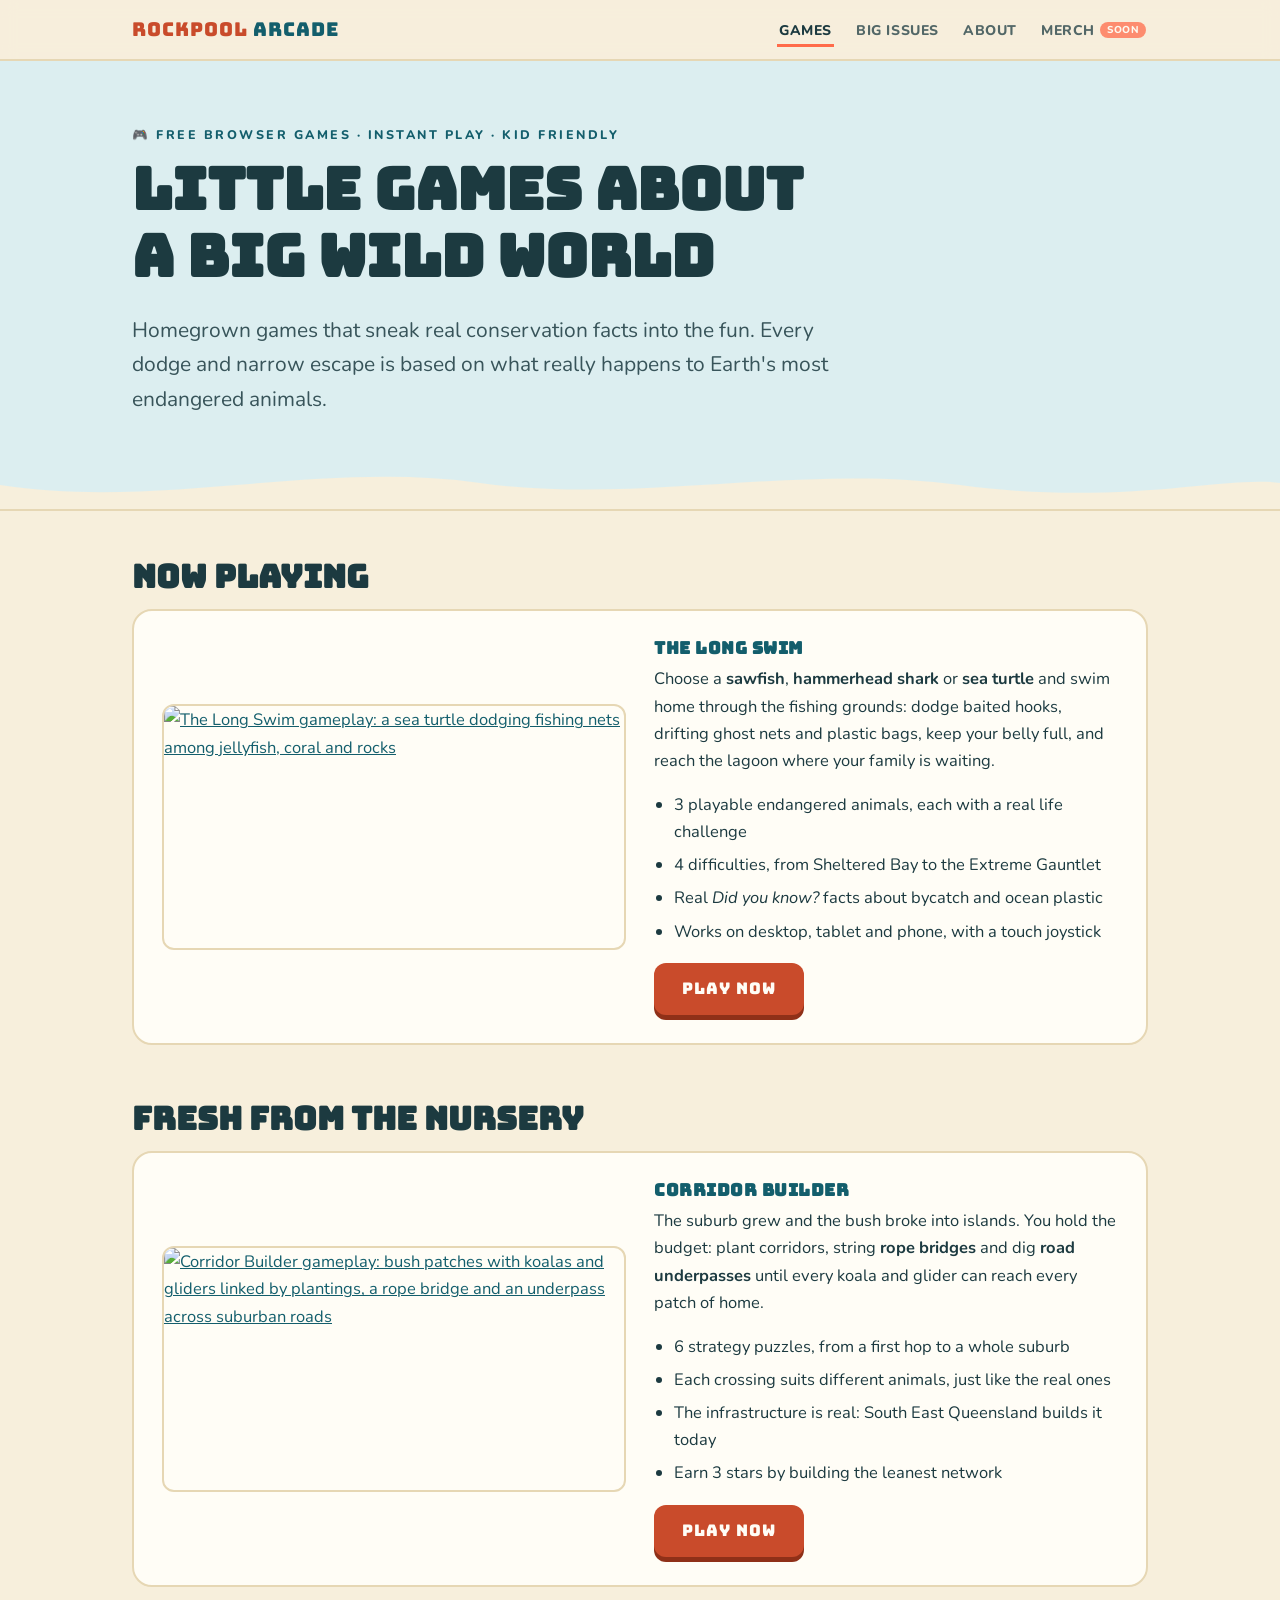
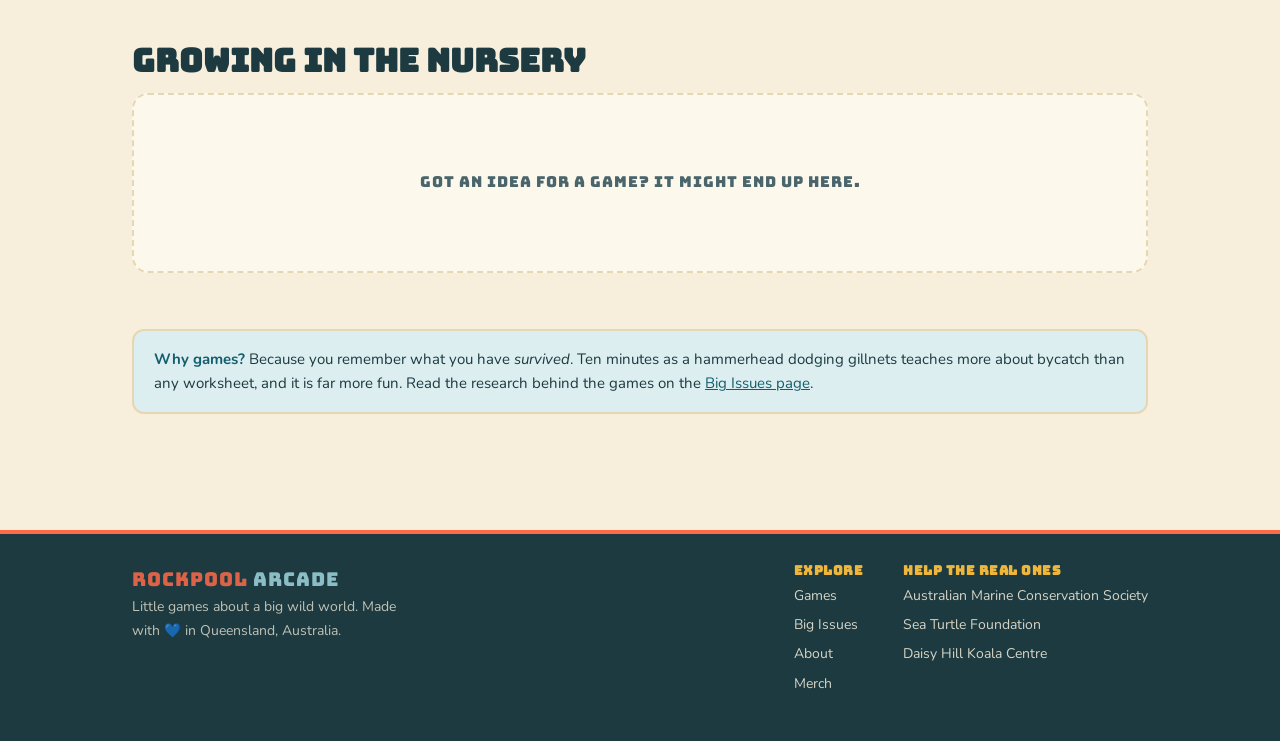
==== commit edbfa702: "Corridor Builder launches; Long Swim gains Unlimited mode and a mode menu Co-Authored-By: Claude Fab" ====
--- a/index.html
+++ b/index.html
@@ -9,8 +9,9 @@
 <meta property="og:type" content="website">
 <meta property="og:site_name" content="Rockpool Arcade">
 <meta property="og:title" content="Rockpool Arcade: little games about a big wild world">
-<meta property="og:description" content="Free hand-made browser games that sneak real conservation facts into the fun.">
-<meta property="og:image" content="https://james-j-walshe.github.io/the-long-swim/og-image.png">
+<meta property="og:description" content="Free homegrown browser games that sneak real conservation facts into the fun.">
+<meta property="og:image" content="https://rockpoolarcade.com/the-long-swim/og-image.png">
+<link rel="canonical" href="https://rockpoolarcade.com/">
 <link rel="stylesheet" href="https://fonts.googleapis.com/css2?family=Bungee&family=Nunito:ital,wght@0,400;0,700;0,800;1,400&display=swap">
 <link rel="stylesheet" href="style.css">
 <script async src="https://www.googletagmanager.com/gtag/js?id=G-RVWPYEZ4Z4"></script>
@@ -51,8 +52,8 @@
   <section aria-labelledby="featured">
     <h2 id="featured">Now playing</h2>
     <div class="feature">
-      <a href="https://james-j-walshe.github.io/the-long-swim/" aria-label="Play The Long Swim">
-        <img src="https://james-j-walshe.github.io/the-long-swim/og-image.png"
+      <a href="https://rockpoolarcade.com/the-long-swim/" aria-label="Play The Long Swim">
+        <img src="https://rockpoolarcade.com/the-long-swim/og-image.png"
              alt="The Long Swim gameplay: a sea turtle dodging fishing nets among jellyfish, coral and rocks" width="1200" height="630">
       </a>
       <div>
@@ -67,7 +68,30 @@
           <li>Real <em>Did you know?</em> facts about bycatch and ocean plastic</li>
           <li>Works on desktop, tablet and phone, with a touch joystick</li>
         </ul>
-        <a class="btn" href="https://james-j-walshe.github.io/the-long-swim/">Play now</a>
+        <a class="btn" href="https://rockpoolarcade.com/the-long-swim/">Play now</a>
+      </div>
+    </div>
+  </section>
+
+  <section aria-labelledby="featured2">
+    <h2 id="featured2">Fresh from the nursery</h2>
+    <div class="feature">
+      <a href="https://rockpoolarcade.com/corridor-builder/" aria-label="Play Corridor Builder">
+        <img src="https://rockpoolarcade.com/corridor-builder/og-image.png"
+             alt="Corridor Builder gameplay: bush patches with koalas and gliders linked by plantings, a rope bridge and an underpass across suburban roads" width="1200" height="630">
+      </a>
+      <div>
+        <h3>Corridor Builder</h3>
+        <p>The suburb grew and the bush broke into islands. You hold the budget:
+        plant corridors, string <b>rope bridges</b> and dig <b>road underpasses</b>
+        until every koala and glider can reach every patch of home.</p>
+        <ul>
+          <li>6 strategy puzzles, from a first hop to a whole suburb</li>
+          <li>Each crossing suits different animals, just like the real ones</li>
+          <li>The infrastructure is real: South East Queensland builds it today</li>
+          <li>Earn 3 stars by building the leanest network</li>
+        </ul>
+        <a class="btn" href="https://rockpoolarcade.com/corridor-builder/">Play now</a>
       </div>
     </div>
   </section>
@@ -75,7 +99,6 @@
   <section aria-labelledby="hatching">
     <h2 id="hatching">Growing in the nursery</h2>
     <div class="grid cols2">
-      <div class="mystery">A new game is growing in the nursery. Check back soon.</div>
       <div class="mystery">Got an idea for a game? It might end up here.</div>
     </div>
   </section>
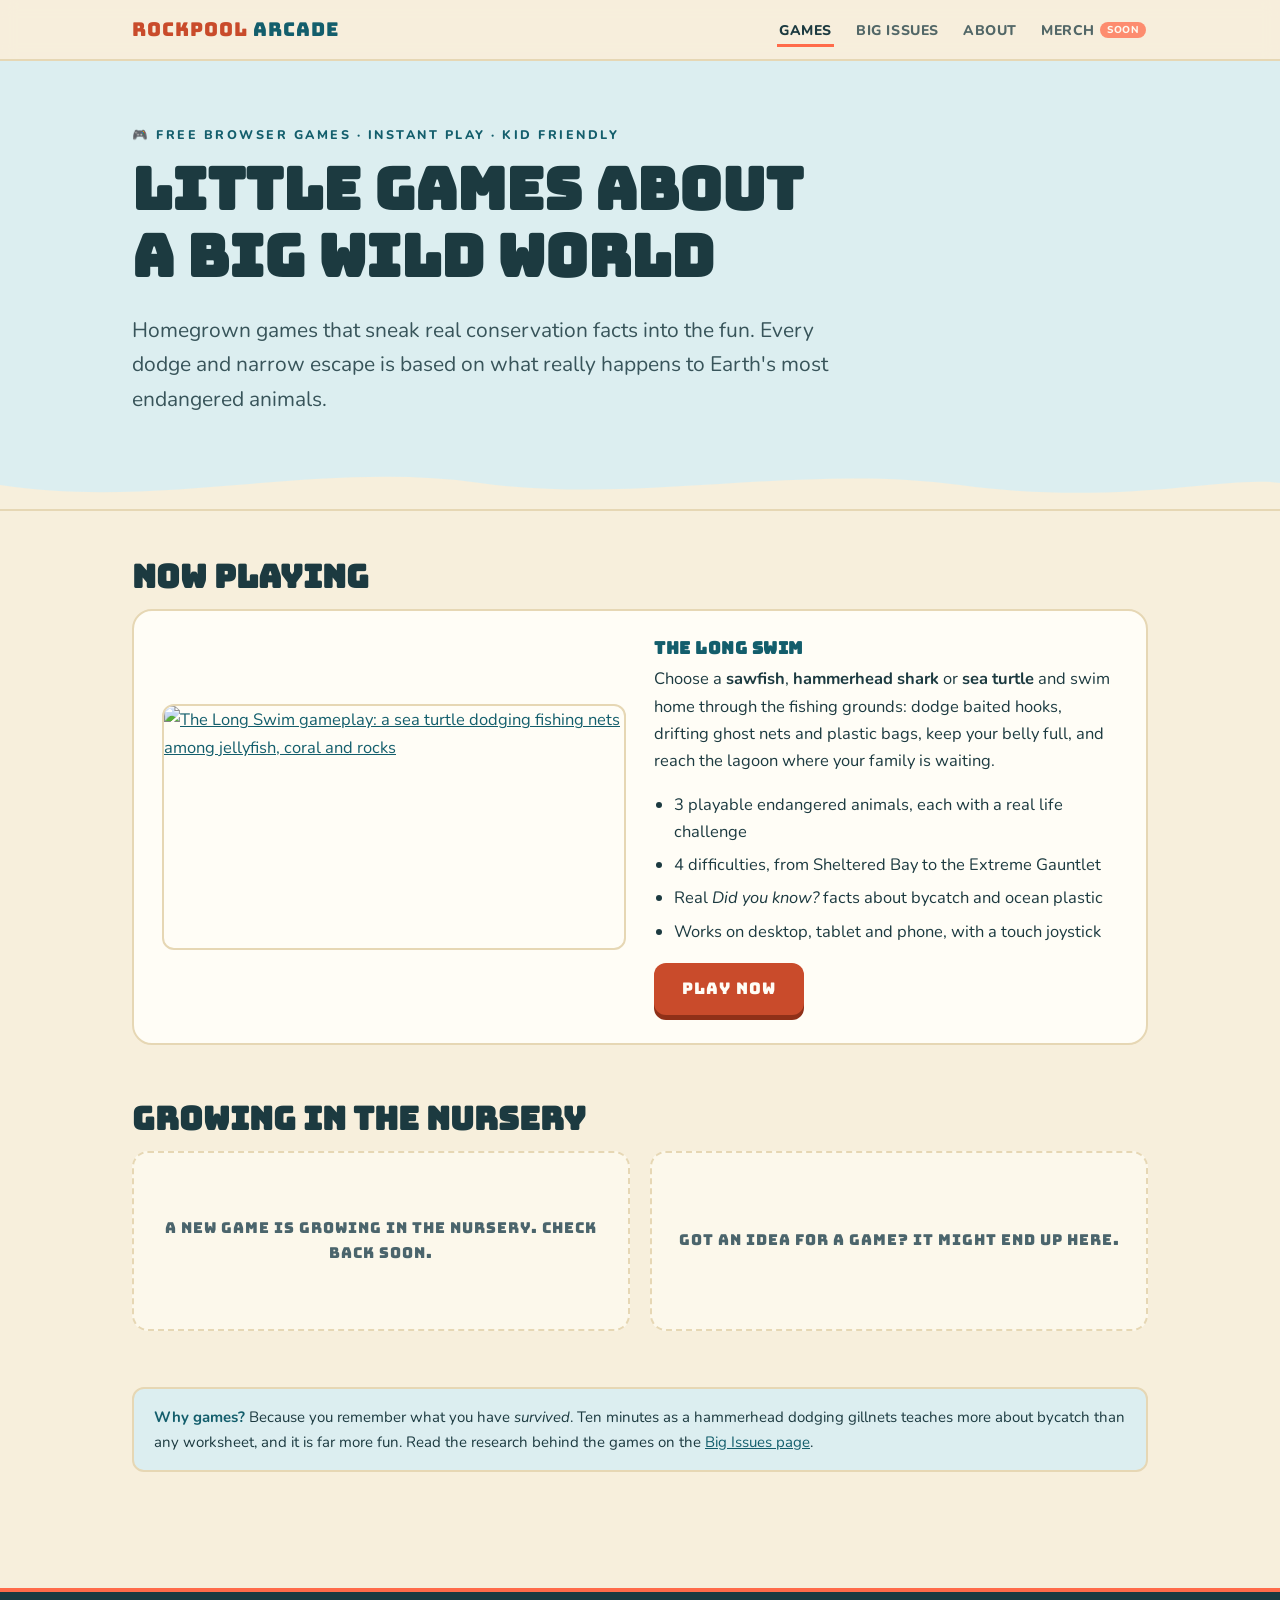
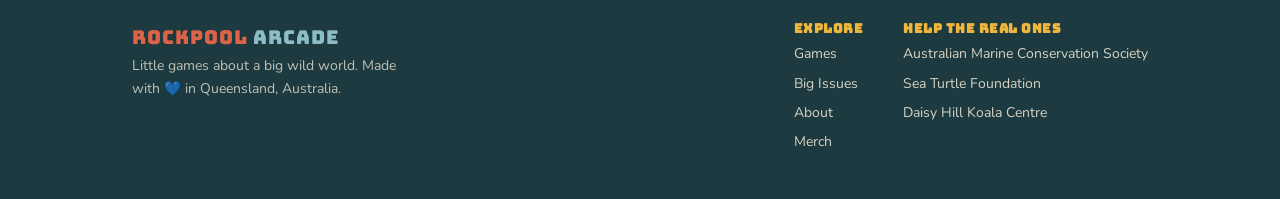
==== commit 99f9d884: "Take Corridor Builder off the site until it is ready Co-Authored-By: Claude Fable 5 <noreply@anthrop" ====
--- a/index.html
+++ b/index.html
@@ -73,32 +73,10 @@
     </div>
   </section>
 
-  <section aria-labelledby="featured2">
-    <h2 id="featured2">Fresh from the nursery</h2>
-    <div class="feature">
-      <a href="https://rockpoolarcade.com/corridor-builder/" aria-label="Play Corridor Builder">
-        <img src="https://rockpoolarcade.com/corridor-builder/og-image.png"
-             alt="Corridor Builder gameplay: bush patches with koalas and gliders linked by plantings, a rope bridge and an underpass across suburban roads" width="1200" height="630">
-      </a>
-      <div>
-        <h3>Corridor Builder</h3>
-        <p>The suburb grew and the bush broke into islands. You hold the budget:
-        plant corridors, string <b>rope bridges</b> and dig <b>road underpasses</b>
-        until every koala and glider can reach every patch of home.</p>
-        <ul>
-          <li>6 strategy puzzles, from a first hop to a whole suburb</li>
-          <li>Each crossing suits different animals, just like the real ones</li>
-          <li>The infrastructure is real: South East Queensland builds it today</li>
-          <li>Earn 3 stars by building the leanest network</li>
-        </ul>
-        <a class="btn" href="https://rockpoolarcade.com/corridor-builder/">Play now</a>
-      </div>
-    </div>
-  </section>
-
   <section aria-labelledby="hatching">
     <h2 id="hatching">Growing in the nursery</h2>
     <div class="grid cols2">
+      <div class="mystery">A new game is growing in the nursery. Check back soon.</div>
       <div class="mystery">Got an idea for a game? It might end up here.</div>
     </div>
   </section>
